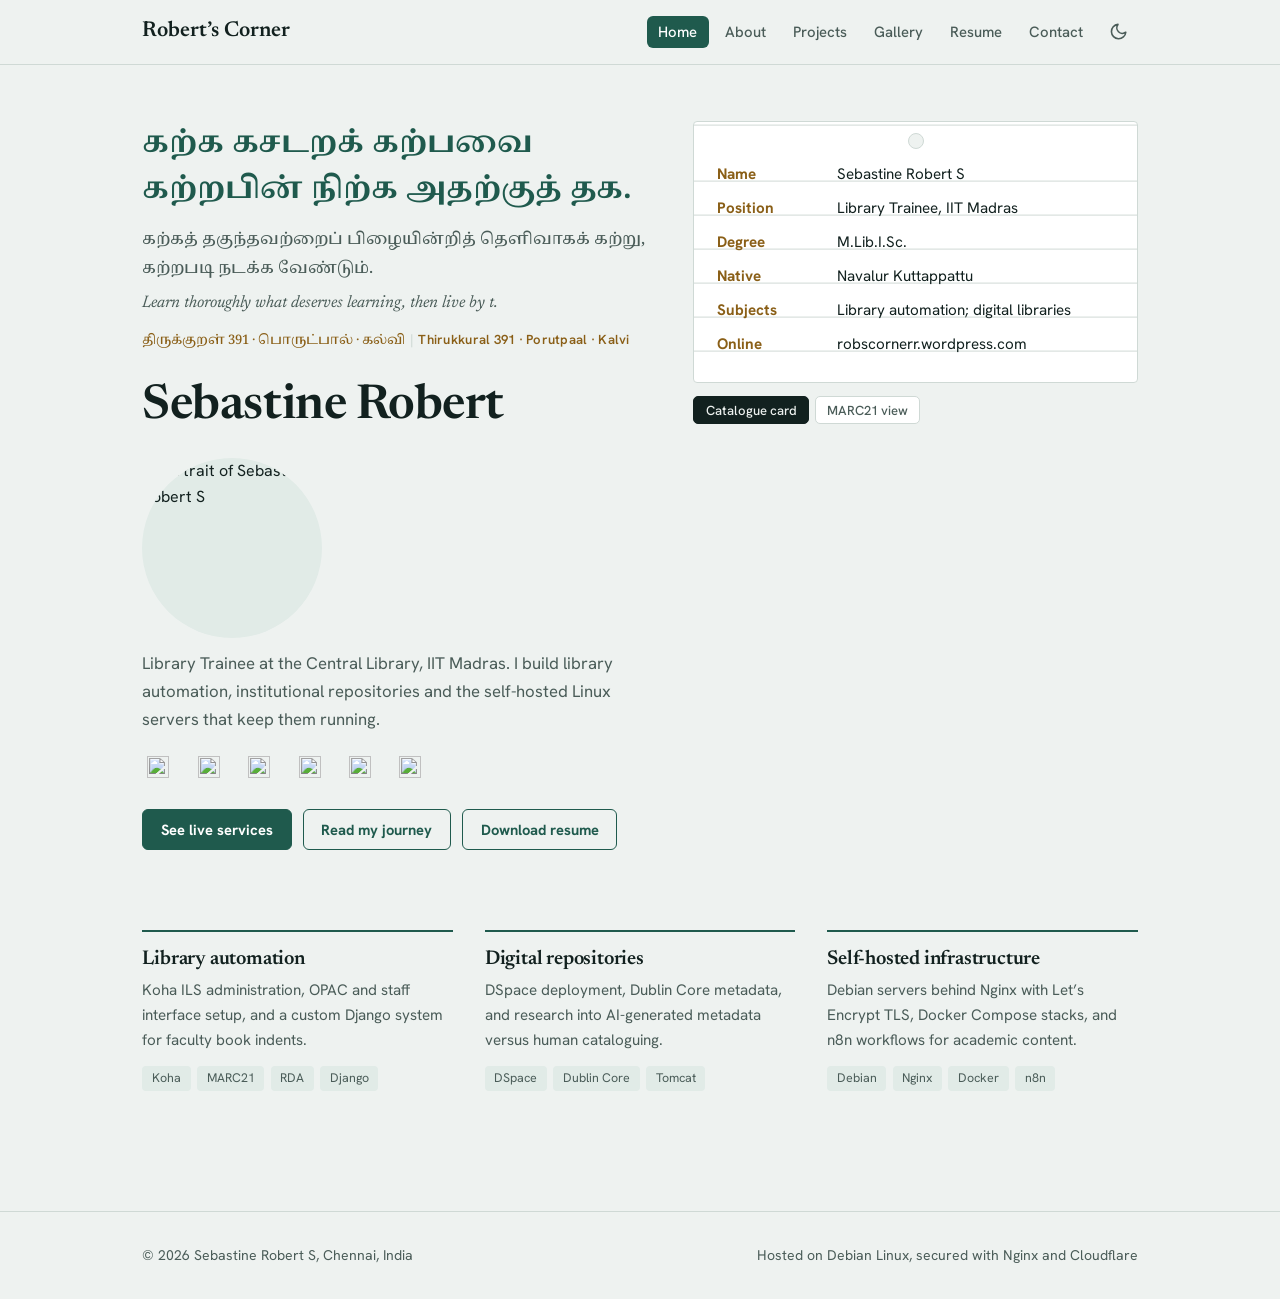
==== index.html @ b525875f "Update index.html" ====
<!DOCTYPE html>
<html lang="en">
<meta charset="UTF-8">
<meta name="viewport" content="width=device-width, initial-scale=1, viewport-fit=cover">
<title>Sebastine Robert | Robert’s Corner</title>
<meta name="description" content="Sebastine Robert — Library Trainee at Central Library, IIT Madras. Working with Koha, DSpace, Django, and self-hosted Linux infrastructure.">

<meta property="og:title" content="Sebastine Robert | Robert’s Corner">
<meta property="og:description" content="Sebastine Robert — Library Trainee at Central Library, IIT Madras. Working with Koha, DSpace, Django, and self-hosted Linux infrastructure.">
<meta property="og:type" content="website">

<script type="application/ld+json">
{
  "@context": "https://schema.org",
  "@type": "Person",
  "name": "Sebastine Robert",
  "alternateName": [
    "Sebastine Robert S",
    "Robert's Corner"
  ],
  "jobTitle": "Library Trainee",
  "worksFor": {
    "@type": "Organization",
    "name": "Central Library, IIT Madras"
  },
  "knowsAbout": [
    "Koha",
    "DSpace",
    "Django",
    "Linux Infrastructure",
    "Library Science"
  ]
}
</script>

<head>
<meta charset="UTF-8">
<meta name="viewport" content="width=device-width, initial-scale=1, viewport-fit=cover">
<title>Robert’s Corner | Sebastine Robert S</title>
<meta name="description" content="Library Trainee at Central Library, IIT Madras. Koha, DSpace, Django and self-hosted Linux infrastructure.">
<meta property="og:title" content="Robert’s Corner | Sebastine Robert S">
<meta property="og:description" content="Library Trainee at Central Library, IIT Madras. Koha, DSpace, Django and self-hosted Linux infrastructure.">
<meta property="og:type" content="website">


<link rel="preconnect" href="https://fonts.googleapis.com">
<link rel="preconnect" href="https://fonts.gstatic.com" crossorigin>
<link rel="stylesheet" href="https://fonts.googleapis.com/css2?family=Newsreader:ital,opsz,wght@0,6..72,400;0,6..72,600;1,6..72,400&family=Hanken+Grotesk:wght@400;500;700&family=Noto+Serif+Tamil:wght@500;700&display=swap">
<link rel="stylesheet" href="style.css">
<link rel="icon" href="data:image/svg+xml,%3Csvg xmlns=%27http://www.w3.org/2000/svg%27 viewBox=%270 0 100 100%27%3E%3Ctext y=%27.9em%27 font-size=%2790%27%3E%F0%9F%93%9A%3C/text%3E%3C/svg%3E">
<!-- Apply saved theme before first paint (prevents a light/dark flash) -->
<script>try{var t=localStorage.getItem("theme");if(t)document.documentElement.dataset.theme=t}catch(e){}</script>
</head>
<body>
<a class="skip" href="#main">Skip to content</a>

<!-- ===== HEADER / NAVIGATION ===== -->
<header><div class="wrap bar">
<a class="mark" href="index.html">Robert’s Corner</a>
<nav aria-label="Primary">
<a href="index.html" aria-current="page">Home</a>
<a href="about.html">About</a>
<a href="projects.html">Projects</a>
<a href="gallery.html">Gallery</a>
<a href="resume.html">Resume</a>
<a href="contact.html">Contact</a>
<!-- Theme toggle: icon only (moon = go dark, sun = go light) -->
<button class="tool icon" id="theme" type="button" aria-label="Switch colour theme" title="Switch theme">
<svg class="i-moon" viewBox="0 0 24 24" aria-hidden="true"><path d="M21 12.8A9 9 0 1 1 11.2 3a7 7 0 0 0 9.8 9.8z"/></svg>
<svg class="i-sun" viewBox="0 0 24 24" aria-hidden="true"><circle cx="12" cy="12" r="4"/><path d="M12 2v2M12 20v2M4.9 4.9l1.4 1.4M17.7 17.7l1.4 1.4M2 12h2M20 12h2M4.9 19.1l1.4-1.4M17.7 6.3l1.4-1.4"/></svg>
</button>
</nav></div></header>

<!-- ===== MAIN ===== -->
<main class="wrap" id="main">
  <!-- Hero: Kural, name, photo, intro, buttons + catalogue card -->
  <div class="hero">
    <div>
      <!-- Thirukkural 391: two lines only. Font size is set in style.css from the column width, so it never clips. -->
      <figure class="kural-fig">
        <p class="kural" lang="ta"><span>கற்க கசடறக் கற்பவை</span><span>கற்றபின் நிற்க அதற்குத் தக.</span></p>
        <figcaption class="gloss">
          <p class="ta" lang="ta">கற்கத் தகுந்தவற்றைப் பிழையின்றித் தெளிவாகக் கற்று, கற்றபடி நடக்க வேண்டும்.</p>
          <p class="en" lang="en">Learn thoroughly what deserves learning, then live by t.</p>
          <p class="cite"><span lang="ta">திருக்குறள் 391 · பொருட்பால் · கல்வி</span><span class="sep" aria-hidden="true">|</span><span lang="en">Thirukkural 391 · Porutpaal · Kalvi</span></p>
        </figcaption>
      </figure>

      <h1>Sebastine Robert</h1>
      <img class="avatar" width="180" height="180" fetchpriority="high" decoding="async" alt="Portrait of Sebastine Robert S"
        src="https://robscornerr.wordpress.com/wp-content/uploads/2024/08/img_20250330_205521__2_-removebg.png?w=360"
        srcset="https://robscornerr.wordpress.com/wp-content/uploads/2024/08/img_20250330_205521__2_-removebg.png?w=180 180w,
                https://robscornerr.wordpress.com/wp-content/uploads/2024/08/img_20250330_205521__2_-removebg.png?w=360 360w"
        sizes="180px">
      <p class="lede">Library Trainee at the Central Library, IIT Madras. I build library automation, institutional repositories and the self-hosted Linux servers that keep them running.</p>
      <div class="social-strip" aria-label="Social media links">
        <a href="https://www.instagram.com/thisis._.robert/" target="_blank" rel="noopener noreferrer" aria-label="Instagram" title="Instagram"><img src="https://cdn.simpleicons.org/instagram/E4405F" alt="" width="22" height="22"></a>
        <a href="mailto:sebastinerobert2003@gmail.com" aria-label="Email" title="Email"><img src="https://cdn.simpleicons.org/gmail/EA4335" alt="" width="22" height="22"></a>
        <a href="https://github.com/RobertsCornerOnline" target="_blank" rel="noopener noreferrer" aria-label="GitHub" title="GitHub"><img src="https://cdn.simpleicons.org/github/181717" alt="" width="22" height="22"></a>
        <a href="https://twitter.com/Thisis__robert" target="_blank" rel="noopener noreferrer" aria-label="X" title="X"><img src="https://cdn.simpleicons.org/x/111111" alt="" width="22" height="22"></a>
        <a href="https://www.facebook.com/profile.php?id=100070760336403" target="_blank" rel="noopener noreferrer" aria-label="Facebook" title="Facebook"><img src="https://cdn.simpleicons.org/facebook/0866FF" alt="" width="22" height="22"></a>
        <a href="https://www.linkedin.com/in/sebastinerobert/" target="_blank" rel="noopener noreferrer" aria-label="LinkedIn" title="LinkedIn"><img src="https://img.icons8.com/?size=100&id=xuvGCOXi8Wyg&format=png&color=000000" alt="" width="22" height="22"></a>
      </div>
      <div class="acts">
        <a class="btn" href="projects.html">See live services</a>
        <a class="btn alt" href="about.html">Read my journey</a>
        <a class="btn alt" href="resume.html">Download resume</a>
      </div>
    </div>

    <!-- Catalogue card / MARC toggle (filled by the script below) -->
    
    <div>
      <div class="rec" id="rec" aria-live="polite"></div>
      <div class="flip" role="group" aria-label="Record view">
        <button type="button" data-v="card" aria-pressed="true">Catalogue card</button>
        <button type="button" data-v="marc" aria-pressed="false">MARC21 view</button>
      </div>
    </div>
  </div>
<!-- Three focus areas -->
<div class="areas">
<div><h3>Library automation</h3><p>Koha ILS administration, OPAC and staff interface setup, and a custom Django system for faculty book indents.</p><div class="pills"><span class="pill">Koha</span><span class="pill">MARC21</span><span class="pill">RDA</span><span class="pill">Django</span></div></div>
<div><h3>Digital repositories</h3><p>DSpace deployment, Dublin Core metadata, and research into AI-generated metadata versus human cataloguing.</p><div class="pills"><span class="pill">DSpace</span><span class="pill">Dublin Core</span><span class="pill">Tomcat</span></div></div>
<div><h3>Self-hosted infrastructure</h3><p>Debian servers behind Nginx with Let’s Encrypt TLS, Docker Compose stacks, and n8n workflows for academic content.</p><div class="pills"><span class="pill">Debian</span><span class="pill">Nginx</span><span class="pill">Docker</span><span class="pill">n8n</span></div></div>
</div>
</main>

<!-- ===== FOOTER ===== -->
<footer><div class="wrap"><span>© 2026 Sebastine Robert S, Chennai, India</span><span>Hosted on Debian Linux, secured with Nginx and Cloudflare</span></div></footer>

<button class="totop" id="totop" type="button" aria-label="Back to top">↑</button>
<script src="script.js" defer></script>

<!-- ===== PAGE SCRIPT: catalogue card / MARC21 switcher ===== -->
<script>
/* The two views of the same record */
const REC = {
  card: `<dl><dt>Name</dt><dd>Sebastine Robert S</dd><dt>Position</dt><dd>Library Trainee, IIT Madras</dd><dt>Degree</dt><dd>M.Lib.I.Sc.</dd><dt>Native</dt><dd>Navalur Kuttappattu</dd><dt>Subjects</dt><dd>Library automation; digital libraries</dd><dt>Online</dt><dd>robscornerr.wordpress.com</dd></dl>`,
  marc: `<div class="marc"><b>100 1#</b> $a Sebastine Robert S.\n<b>245 10</b> $a Robert’s corner : $b library systems and digital infrastructure.\n<b>264 #1</b> $a Chennai : $b IIT Madras Central Library, $c 2025-\n<b>650 #0</b> $a Library automation.\n<b>650 #0</b> $a Digital libraries.\n<b>856 40</b> $u https://robscornerr.wordpress.com</div>`
};
/* Draw the chosen view and update the pressed state of the buttons */
function drawRec(view) {
  document.getElementById("rec").innerHTML = REC[view];
  document.querySelectorAll(".flip button").forEach(b => b.setAttribute("aria-pressed", b.dataset.v === view));
}
document.querySelector(".flip").addEventListener("click", e => {
  const b = e.target.closest("button");
  if (b) drawRec(b.dataset.v);
});
drawRec("card");
</script>
</body>
</html>
---- style.css ----
/* ==========================================================================
   Robert's Corner — shared stylesheet (linked by every page)
   Sections: 1 Tokens · 2 Base · 3 Layout · 4 Header/Nav · 5 Home
             6 Inner pages · 7 Components · 8 Footer · 9 Responsive · 10 Print
   ========================================================================== */

/* 1. DESIGN TOKENS ------------------------------------------------------- */
:root {
  /* Light palette (default) */
  --bg: #eef2f0;  --surface: #fff;  --ink: #12211f;  --soft: #4a5c58;
  --line: #cfd9d5;  --green: #1f5a4d;  --green-ink: #fff;
  --brass: #8a5f17;  --chip: #e1ebe7;  --ok: #17653a;
  /* Font stacks */
  --serif: "Newsreader", Georgia, serif;
  --sans: "Hanken Grotesk", system-ui, -apple-system, "Segoe UI", sans-serif;
  --tamil: "Noto Serif Tamil", "Latha", "Nirmala UI", serif;
}
/* Dark palette: follows the OS unless the visitor forced light */
@media (prefers-color-scheme: dark) {
  :root:not([data-theme="light"]) {
    --bg: #0f1a18;  --surface: #152422;  --ink: #e6efec;  --soft: #9db1ab;
    --line: #2a3f3b;  --green: #5fc4a9;  --green-ink: #0b1513;
    --brass: #d9a84e;  --chip: #1d332f;  --ok: #6fd49a;
  }
}
/* Dark palette: forced by the theme button (saved in localStorage) */
:root[data-theme="dark"] {
  --bg: #0f1a18;  --surface: #152422;  --ink: #e6efec;  --soft: #9db1ab;
  --line: #2a3f3b;  --green: #5fc4a9;  --green-ink: #0b1513;
  --brass: #d9a84e;  --chip: #1d332f;  --ok: #6fd49a;
}
html { color-scheme: light dark; }
:root[data-theme="light"] { color-scheme: light; }
:root[data-theme="dark"]  { color-scheme: dark; }

/* 2. BASE ---------------------------------------------------------------- */
* { box-sizing: border-box; margin: 0; padding: 0; }
html {
  scroll-padding-top: calc(env(safe-area-inset-top, 0px) + 4.5rem);
  scroll-behavior: smooth;
  -webkit-text-size-adjust: 100%; text-size-adjust: 100%;   /* stop phones inflating text in landscape */
}
body {
  background: var(--bg); color: var(--ink);
  font: 400 1rem/1.65 var(--sans);
  -webkit-font-smoothing: antialiased;
  overflow-wrap: break-word;
  overflow-x: clip;                      /* last-resort guard; does NOT break the sticky header */
  padding-bottom: env(safe-area-inset-bottom, 0px);
}
img, svg, video { max-width: 100%; height: auto; }
a { color: var(--green); }
:focus-visible { outline: 2px solid var(--brass); outline-offset: 3px; border-radius: 3px; }
h1, h2, h3 { font-family: var(--serif); font-weight: 600; line-height: 1.15; letter-spacing: -.01em; }
h1 { font-size: clamp(2rem, 4.5vw, 3rem); }

/* Skip link: visible only when focused by keyboard */
.skip { position: absolute; left: .8rem; top: -4rem; background: var(--green); color: var(--green-ink);
  padding: .5rem .9rem; border-radius: 6px; z-index: 50; text-decoration: none; }
.skip:focus { top: .8rem; }

/* 3. LAYOUT -------------------------------------------------------------- */
.wrap {
  max-width: 1040px; margin: 0 auto;
  padding-left:  max(1.4rem, env(safe-area-inset-left, 0px));    /* clear landscape notches */
  padding-right: max(1.4rem, env(safe-area-inset-right, 0px));
}
/* main also has class .wrap, so this needs the higher specificity to keep its vertical room */
main.wrap { padding-top: 3.5rem; padding-bottom: 5.5rem; min-height: 70vh; }

/* 4. HEADER + NAVIGATION ------------------------------------------------- */
/* Scoped to the page header only: the resume sheet has its own <header class="sh-head"> */
body > header { position: sticky; top: 0; background: var(--bg); border-bottom: 1px solid var(--line); z-index: 20;
  padding-top: env(safe-area-inset-top, 0px); }
.bar { display: flex; align-items: center; justify-content: space-between; gap: 1rem; padding-top: .8rem; padding-bottom: .8rem; flex-wrap: wrap; }
.mark { font: 600 1.35rem/1 var(--serif); color: var(--ink); text-decoration: none; }
nav { display: flex; gap: .3rem; align-items: center; flex-wrap: wrap; }
nav a, .tool {
  font: 500 .93rem var(--sans); color: var(--soft); text-decoration: none;
  padding: .4rem .7rem; border-radius: 6px; background: none; border: 0; cursor: pointer;
}
nav a:hover, .tool:hover { color: var(--ink); }
nav a[aria-current="page"] { color: var(--green-ink); background: var(--green); }  /* current page */

/* Theme toggle: icon-only button. Moon in light mode, sun in dark mode. */
.tool.icon { display: inline-grid; place-items: center; width: 2.4rem; height: 2.4rem; padding: 0; border-radius: 50%; }
.tool.icon svg { width: 1.2rem; height: 1.2rem; fill: none; stroke: currentColor; stroke-width: 2; stroke-linecap: round; stroke-linejoin: round; }
.tool.icon .i-sun { display: none; }
:root[data-theme="dark"] .tool.icon .i-sun { display: block; }
:root[data-theme="dark"] .tool.icon .i-moon { display: none; }
@media (prefers-color-scheme: dark) {
  :root:not([data-theme="light"]) .tool.icon .i-sun { display: block; }
  :root:not([data-theme="light"]) .tool.icon .i-moon { display: none; }
}

/* 5. HOME PAGE ----------------------------------------------------------- */
/* minmax(0, …) lets columns shrink below their content, so nothing can push the page wider than the screen */
.hero { display: grid; grid-template-columns: minmax(0, 1.15fr) minmax(0, 1fr); gap: 2.5rem; align-items: start; }

/* Thirukkural: exactly two lines, bold Noto Serif Tamil.
   The figure is a size container. The font size is derived from ITS width, so the
   longer line (measured: 16.6 em at weight 700) always fits with a small safety margin
   and can never be clipped at the right edge, at any screen width. */
.kural-fig { container-type: inline-size; }
.kural {
  font-family: var(--tamil); font-weight: 700; line-height: 1.55; color: var(--green);
  font-size: clamp(1rem, 5vw, 2.15rem);                       /* fallback for browsers without container units */
}
@supports (width: 1cqw) {
  .kural { font-size: min(2.15rem, calc(100cqw / 17.4)); }    /* 17.4 = 16.6 em longest line + ~5% margin */
}
.kural span { display: block; white-space: nowrap; opacity: 0; transform: translateY(6px); animation: rise .7s ease forwards; }
.kural span:nth-child(2) { animation-delay: .25s; }
@keyframes rise { to { opacity: 1; transform: none; } }

/* Bilingual gloss + citation (colours come from the theme variables, so light and dark both work) */
.gloss { margin: .9rem 0 1.8rem; max-width: 34rem; color: var(--soft); }
.gloss .ta { font-family: var(--tamil); font-weight: 500; font-size: 1rem; line-height: 1.8; }
.gloss .en { font-family: var(--serif); font-style: italic; font-size: 1.05rem; line-height: 1.5; margin-top: .45rem; }
.gloss .cite { margin-top: .8rem; font: 600 .82rem/1.6 var(--sans); letter-spacing: .02em; color: var(--brass); }
.gloss .cite [lang="ta"] { font-family: var(--tamil); font-weight: 500; letter-spacing: 0; }
.gloss .cite .sep { margin: 0 .35em; color: var(--line); }

.avatar { display: block; width: 180px; height: 180px; object-fit: cover; border-radius: 50%; background: var(--chip); margin-top: 1.4rem; }
.lede { color: var(--soft); max-width: 34rem; margin-top: .8rem; font-size: 1.05rem; }
.social-strip { display: flex; align-items: center; flex-wrap: wrap; gap: 1.15rem; margin-top: 1.1rem; }
.social-strip a { display: inline-flex; align-items: center; justify-content: center; width: 2rem; height: 2rem; border-radius: 50%; transition: transform .18s ease, opacity .18s ease; }
.social-strip a:hover { transform: translateY(-2px); opacity: .75; }
.social-strip img { display: block; width: 22px; height: 22px; object-fit: contain; }
:root[data-theme="dark"] .social-strip a[aria-label="GitHub"] img,
:root[data-theme="dark"] .social-strip a[aria-label="X"] img { filter: invert(1); }
@media (prefers-color-scheme: dark) {
  :root:not([data-theme="light"]) .social-strip a[aria-label="GitHub"] img,
  :root:not([data-theme="light"]) .social-strip a[aria-label="X"] img { filter: invert(1); }
}
.acts { display: flex; gap: .7rem; flex-wrap: wrap; margin-top: 1.6rem; }

/* Catalogue card / MARC record (ruled-paper look) */
.rec {
  background: var(--surface); border: 1px solid var(--line); border-radius: 4px;
  padding: 2.2rem 1.4rem 1.3rem; position: relative;
  background-image: repeating-linear-gradient(transparent 0 33px, var(--line) 33px 34px);
  background-position: 0 1.6rem;
}
.rec::before { /* the punched hole at the top of the card */
  content: ""; position: absolute; top: .7rem; left: 50%; width: 14px; height: 14px; margin-left: -7px;
  border-radius: 50%; background: var(--bg); border: 1px solid var(--line);
}
.rec dl { display: grid; grid-template-columns: 7.5rem minmax(0, 1fr); font-size: .95rem; }
.rec dt { color: var(--brass); font-weight: 700; line-height: 34px; }
.rec dd { line-height: 34px; overflow-wrap: anywhere; }   /* long values such as the blog URL used to push the card off-screen */
.marc { font: .82rem/34px ui-monospace, Menlo, Consolas, monospace; white-space: pre-wrap; overflow-wrap: anywhere; }
.marc b { color: var(--brass); }
.flip { margin-top: .8rem; display: flex; flex-wrap: wrap; gap: .4rem; }
.flip button { font: 500 .82rem var(--sans); padding: .3rem .7rem; border-radius: 5px; border: 1px solid var(--line); background: var(--surface); color: var(--soft); cursor: pointer; }
.flip button[aria-pressed="true"] { background: var(--ink); color: var(--bg); border-color: var(--ink); }

/* Three focus areas */
.areas { display: grid; grid-template-columns: repeat(3, minmax(0, 1fr)); gap: 2rem; margin-top: 5rem; }
.areas > div { border-top: 2px solid var(--green); padding-top: 1rem; }
.areas h3 { font-size: 1.25rem; margin-bottom: .4rem; }
.areas p { color: var(--soft); font-size: .95rem; }

/* 6. INNER PAGES (projects, about) --------------------------------------- */
h2.pg  { font-size: clamp(1.8rem, 4vw, 2.5rem); }
h2.sec { font-size: 1.7rem; margin-top: 4.5rem; }
.sub { color: var(--soft); max-width: 38rem; margin: .6rem 0 1.6rem; }

/* Filter chips (projects) and tabs (about, gallery) */
.chips { display: flex; flex-wrap: wrap; gap: .5rem; margin-bottom: 1rem; }
.tabs  { display: flex; gap: .5rem; margin: 1.4rem 0 1.8rem; flex-wrap: wrap; }
.chips button, .tabs button { font: 500 .9rem var(--sans); padding: .4rem .9rem; border-radius: 999px; border: 1px solid var(--line); background: var(--surface); color: var(--soft); cursor: pointer; }
.chips button[aria-pressed="true"], .tabs button[aria-selected="true"] { background: var(--green); color: var(--green-ink); border-color: var(--green); }

/* Project rows */
.row { display: grid; grid-template-columns: minmax(0, 1fr) auto; gap: 1.2rem; padding: 1.4rem 0; border-top: 1px solid var(--line); }
.row:last-child { border-bottom: 1px solid var(--line); }
.row h3 { font-size: 1.3rem; }
.row p { color: var(--soft); max-width: 40rem; margin-top: .3rem; font-size: .97rem; }
.row .go { display: flex; flex-direction: column; gap: .5rem; align-items: flex-end; min-width: 9.5rem; }
.live { font-size: .8rem; font-weight: 700; color: var(--ok); }
.live::before { content: ""; display: inline-block; width: 8px; height: 8px; border-radius: 50%; background: var(--ok); margin-right: .4rem; }

/* About: timeline + skills grid */
.tl { list-style: none; border-left: 2px solid var(--line); margin-left: .4rem; }
.tl li { position: relative; padding: 0 0 1.8rem 1.6rem; }
.tl li::before { content: ""; position: absolute; left: -7px; top: .55rem; width: 12px; height: 12px; border-radius: 50%; background: var(--green); border: 2px solid var(--bg); }
.tl time { font-size: .85rem; font-weight: 700; color: var(--brass); }
.tl h3 { font-size: 1.2rem; }
.tl p { color: var(--soft); max-width: 40rem; font-size: .96rem; margin-top: .2rem; }
.skills { display: grid; grid-template-columns: repeat(2, minmax(0, 1fr)); gap: 1.6rem 2.4rem; }
.skills h3 { font-size: 1.1rem; }
.skills p { color: var(--soft); font-size: .95rem; }

/* Contact list */
.contact { display: grid; gap: .2rem; margin-top: 1.2rem; max-width: 30rem; }
.contact a { display: flex; justify-content: space-between; gap: 1rem; padding: .9rem 0; border-top: 1px solid var(--line); text-decoration: none; font-weight: 500; }
.contact a span { color: var(--soft); font-weight: 400; overflow-wrap: anywhere; text-align: right; min-width: 0; }

/* 6b. GALLERY ------------------------------------------------------------ */
.gallery { display: grid; grid-template-columns: repeat(auto-fill, minmax(220px, 1fr)); gap: 1.4rem; margin-top: 1.6rem; }
.shot button { display: block; width: 100%; padding: 0; border: 1px solid var(--line); border-radius: 6px; overflow: hidden; background: var(--chip); cursor: zoom-in; }
.shot img { display: block; width: 100%; aspect-ratio: 4 / 3; object-fit: cover; color: var(--soft); font-size: .85rem; }
.shot figcaption { margin-top: .5rem; color: var(--soft); font-size: .9rem; }
/* The lightbox sits on a fixed dark backdrop in both themes, so its white controls are intentional */
.lightbox { border: 0; background: transparent; max-width: 100vw; max-height: 100vh; width: 100%; height: 100%; color: #fff; }
.lightbox::backdrop { background: rgba(8, 14, 13, .92); }
.lightbox[open] { display: grid; grid-template-columns: auto minmax(0, 1fr) auto; align-items: center; gap: .6rem; padding: 1rem; }
.lightbox figure { display: grid; justify-items: center; gap: .8rem; min-width: 0; }
.lightbox img { max-width: 100%; max-height: 78vh; max-height: 78dvh; object-fit: contain; border-radius: 4px; }
.lightbox figcaption { max-width: 40rem; text-align: center; font-size: .95rem; overflow-wrap: anywhere; }
.lb-n, .lb-x { width: 2.8rem; height: 2.8rem; border-radius: 50%; border: 1px solid rgba(255,255,255,.4); background: rgba(255,255,255,.1); color: #fff; font-size: 1.6rem; line-height: 1; cursor: pointer; }
.lb-x { position: absolute; top: calc(1rem + env(safe-area-inset-top, 0px)); right: 1rem; }

/* 6c. CONTACT -------------------------------------------------------------- */
.split { display: grid; grid-template-columns: minmax(0, 1.1fr) minmax(0, 1fr); gap: 3.5rem; align-items: start; }
.split h3 { font-size: 1.3rem; margin-bottom: .8rem; }
.form { display: grid; gap: 1rem; }
.form label { display: grid; gap: .35rem; font-weight: 500; font-size: .93rem; }
.form input, .form textarea { font: 400 1rem var(--sans); color: var(--ink); background: var(--surface); border: 1px solid var(--line); border-radius: 6px; padding: .6rem .75rem; width: 100%; }
.form .btn { justify-self: start; }
.hint { color: var(--soft); font-size: .88rem; }

/* 6d. RESUME --------------------------------------------------------------- */
.sheet { background: var(--surface); border: 1px solid var(--line); border-radius: 4px; padding: 2.4rem 2.6rem; max-width: 820px; margin-top: 2rem; }
.sh-head h1 { font-size: 2rem; }
.sh-head .role { color: var(--green); font-weight: 700; margin-top: .2rem; }
.sh-head .line { color: var(--soft); font-size: .9rem; overflow-wrap: anywhere; }
.sheet section { margin-top: 1.8rem; }
.sheet h2 { font-size: 1.15rem; color: var(--green); border-bottom: 1px solid var(--line); padding-bottom: .3rem; margin-bottom: .8rem; }
.rl { list-style: none; display: grid; gap: .8rem; }
.rl li { display: grid; grid-template-columns: 9rem minmax(0, 1fr); gap: 1rem; }
.rl time { color: var(--brass); font-size: .85rem; font-weight: 700; padding-top: .15rem; }
.rl h3 { font-size: 1.02rem; }
.rl p { color: var(--soft); font-size: .93rem; }

/* 7. SHARED COMPONENTS --------------------------------------------------- */
.btn { display: inline-block; font: 700 .92rem var(--sans); padding: .65rem 1.1rem; border-radius: 6px; border: 1.5px solid var(--green); text-decoration: none; background: var(--green); color: var(--green-ink); cursor: pointer; }
.btn.alt { background: none; color: var(--green); }
.btn.sm { padding: .4rem .8rem; font-size: .84rem; }
.pills { display: flex; flex-wrap: wrap; gap: .4rem; margin-top: .8rem; }
.pill { background: var(--chip); color: var(--soft); font-size: .78rem; padding: .15rem .6rem; border-radius: 4px; }

/* Back-to-top button (shown by script.js after scrolling) */
.totop { position: fixed; right: max(1rem, env(safe-area-inset-right, 0px)); bottom: calc(1rem + env(safe-area-inset-bottom, 0px)); width: 2.6rem; height: 2.6rem;
  border-radius: 50%; border: 1px solid var(--line); background: var(--surface); color: var(--ink); cursor: pointer; display: none; place-items: center; font-size: 1.1rem; }
.totop.show { display: grid; }

/* 8. FOOTER -------------------------------------------------------------- */
footer { border-top: 1px solid var(--line); margin-top: 2rem; padding: 2rem 0; color: var(--soft); font-size: .88rem; }
footer .wrap { display: flex; justify-content: space-between; gap: 1rem; flex-wrap: wrap; }

/* 9. RESPONSIVE + MOTION ------------------------------------------------- */
/* Tablets and below: hero stacks (the Kural keeps fitting because it sizes itself to its column) */
@media (max-width: 900px) {
  .hero { grid-template-columns: minmax(0, 1fr); gap: 2rem; }
}

/* Phones and small tablets (360px to 768px) */
@media (max-width: 768px) {
  html { scroll-padding-top: 1rem; }
  main.wrap { padding-top: 2rem; padding-bottom: 3.5rem; }

  /* Header: brand on top with the theme button pinned at its right,
     the six links in a tidy 3 x 2 grid below. No more ragged wrapping.
     The header scrolls away on phones instead of eating two rows of the screen. */
  body > header { position: static; }
  .bar { position: relative; display: block; padding-top: .6rem; padding-bottom: .7rem; }
  .mark { display: flex; align-items: center; min-height: 2.4rem; font-size: 1.25rem; padding-right: 3rem; }
  nav { display: grid; grid-template-columns: repeat(3, minmax(0, 1fr)); gap: .3rem; margin-top: .4rem; }
  nav a { display: grid; place-items: center; min-height: 2.5rem; padding: .3rem .4rem; text-align: center; }
  .bar .tool.icon { position: absolute; top: .6rem; right: max(1.4rem, env(safe-area-inset-right, 0px)); }

  /* Home */
  .avatar { margin-top: 1.1rem; }
  .gloss { margin-bottom: 1.4rem; }
  .gloss .cite span { display: block; }          /* Tamil part on one line, English part on the next */
  .gloss .cite .sep { display: none; }
  .rec { padding-left: 1rem; padding-right: 1rem; }
  .rec dl { grid-template-columns: 6rem minmax(0, 1fr); }
  .areas { grid-template-columns: minmax(0, 1fr); gap: 1.6rem; margin-top: 3rem; }

  /* Inner pages */
  h2.sec { margin-top: 3rem; }
  .skills { grid-template-columns: minmax(0, 1fr); }
  .row { grid-template-columns: minmax(0, 1fr); }
  .row .go { align-items: flex-start; flex-direction: row; flex-wrap: wrap; min-width: 0; }
  .split { grid-template-columns: minmax(0, 1fr); gap: 2.5rem; }
  .form .btn { justify-self: stretch; width: 100%; text-align: center; }
  .rl li { grid-template-columns: minmax(0, 1fr); gap: .1rem; }
  .sheet { padding: 1.6rem 1.1rem; }
  .sh-head h1 { font-size: 1.7rem; }

  /* Gallery: two columns, and lightbox arrows float over the picture instead of vanishing */
  .gallery { grid-template-columns: repeat(2, minmax(0, 1fr)); gap: 1rem; }
  .lightbox[open] { grid-template-columns: minmax(0, 1fr); padding: 1rem .6rem; }
  .lb-n { position: absolute; top: 50%; margin-top: -1.4rem; background: rgba(0,0,0,.45); }
  .lb-n.prev { left: .4rem; }
  .lb-n.next { right: .4rem; }
}

/* Small phones: keep tap targets comfortable */
@media (pointer: coarse) {
  .chips button, .tabs button, .flip button, .btn.sm { min-height: 2.5rem; }
}

@media (prefers-reduced-motion: reduce) {
  html { scroll-behavior: auto; }
  .kural span { animation: none; opacity: 1; transform: none; }
}

/* 10. PRINT -------------------------------------------------------------- */
@media print {
  /* body > header only: the resume's own name/contact block (header.sh-head) must still print */
  body > header, footer, .flip, .tabs, .chips, .totop, .skip, .nopr, .sub { display: none; }
  body { background: #fff; color: #000; }
  main.wrap { padding: 0; min-height: 0; }
  .sheet { border: 0; padding: 0; max-width: none; }
}
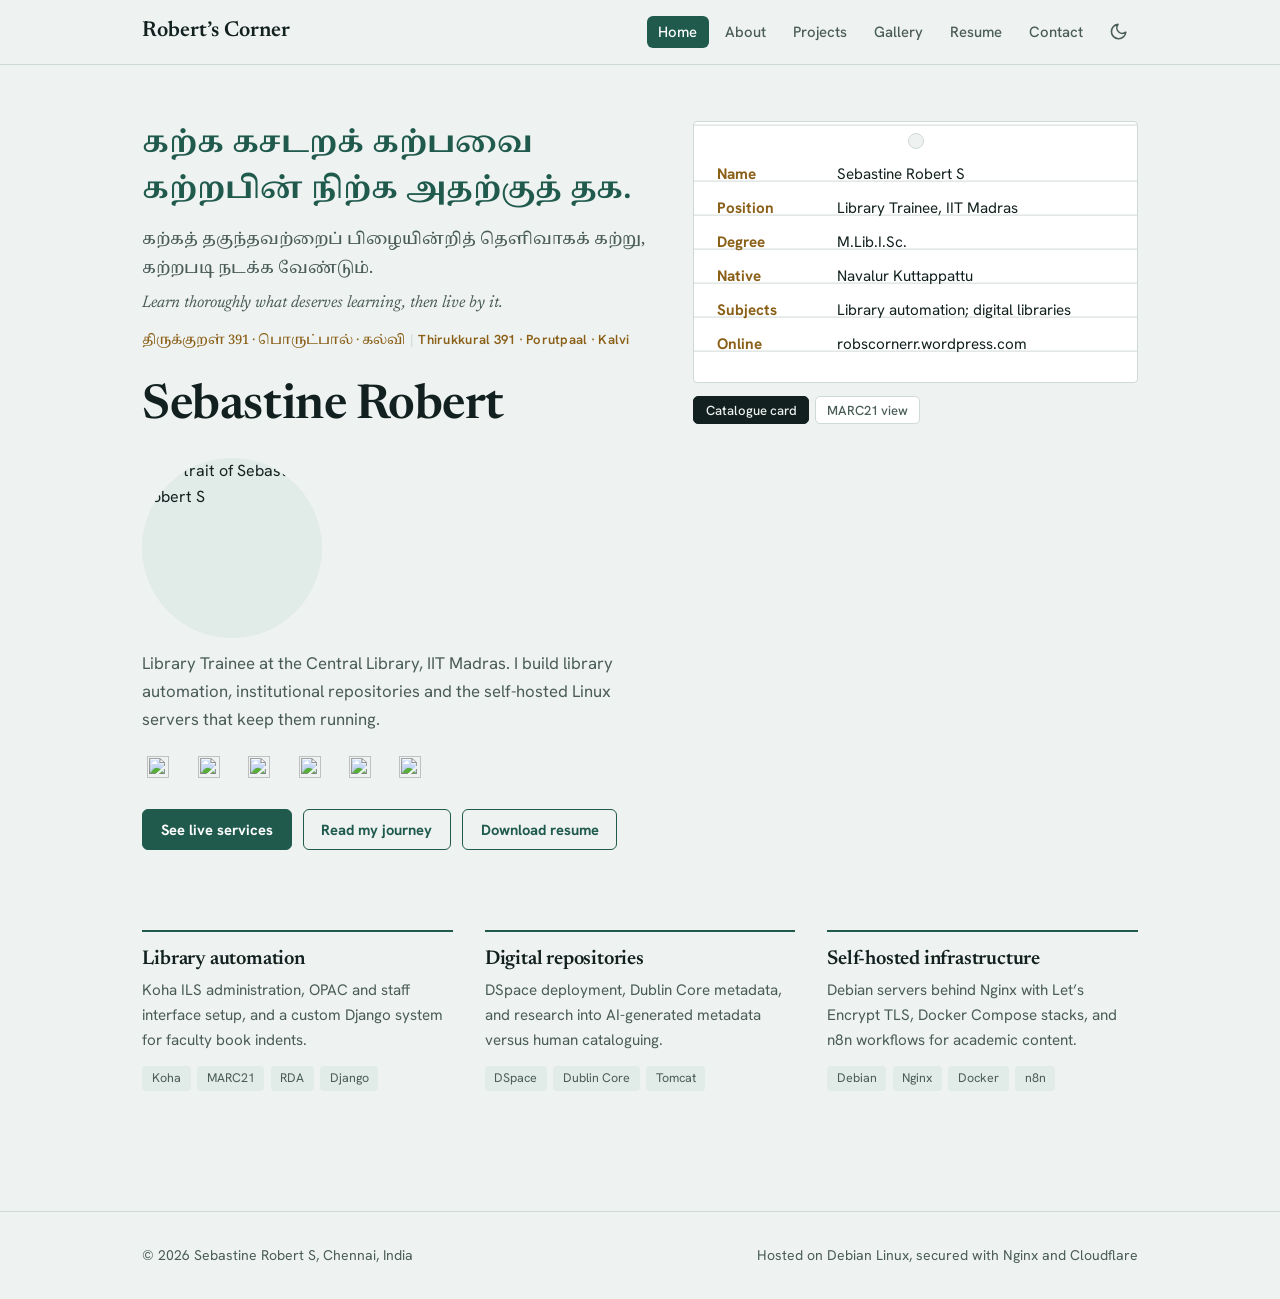
==== commit c545d929: "Update index.html" ====
--- a/index.html
+++ b/index.html
@@ -81,7 +81,7 @@
         <p class="kural" lang="ta"><span>கற்க கசடறக் கற்பவை</span><span>கற்றபின் நிற்க அதற்குத் தக.</span></p>
         <figcaption class="gloss">
           <p class="ta" lang="ta">கற்கத் தகுந்தவற்றைப் பிழையின்றித் தெளிவாகக் கற்று, கற்றபடி நடக்க வேண்டும்.</p>
-          <p class="en" lang="en">Learn thoroughly what deserves learning, then live by t.</p>
+          <p class="en" lang="en">Learn thoroughly what deserves learning, then live by it.</p>
           <p class="cite"><span lang="ta">திருக்குறள் 391 · பொருட்பால் · கல்வி</span><span class="sep" aria-hidden="true">|</span><span lang="en">Thirukkural 391 · Porutpaal · Kalvi</span></p>
         </figcaption>
       </figure>
@@ -99,7 +99,7 @@
         <a href="https://github.com/RobertsCornerOnline" target="_blank" rel="noopener noreferrer" aria-label="GitHub" title="GitHub"><img src="https://cdn.simpleicons.org/github/181717" alt="" width="22" height="22"></a>
         <a href="https://twitter.com/Thisis__robert" target="_blank" rel="noopener noreferrer" aria-label="X" title="X"><img src="https://cdn.simpleicons.org/x/111111" alt="" width="22" height="22"></a>
         <a href="https://www.facebook.com/profile.php?id=100070760336403" target="_blank" rel="noopener noreferrer" aria-label="Facebook" title="Facebook"><img src="https://cdn.simpleicons.org/facebook/0866FF" alt="" width="22" height="22"></a>
-        <a href="https://www.linkedin.com/in/sebastinerobert/" target="_blank" rel="noopener noreferrer" aria-label="LinkedIn" title="LinkedIn"><img src="https://img.icons8.com/?size=100&id=xuvGCOXi8Wyg&format=png&color=000000" alt="" width="22" height="22"></a>
+        <a href="https://www.linkedin.com/in/sebastinerobert/" target="_blank" rel="noopener noreferrer" aria-label="LinkedIn" title="LinkedIn"><img src="https://img.icons8.com/?size=100&id=64154&format=png&color=000000" alt="" width="22" height="22"></a>
       </div>
       <div class="acts">
         <a class="btn" href="projects.html">See live services</a>
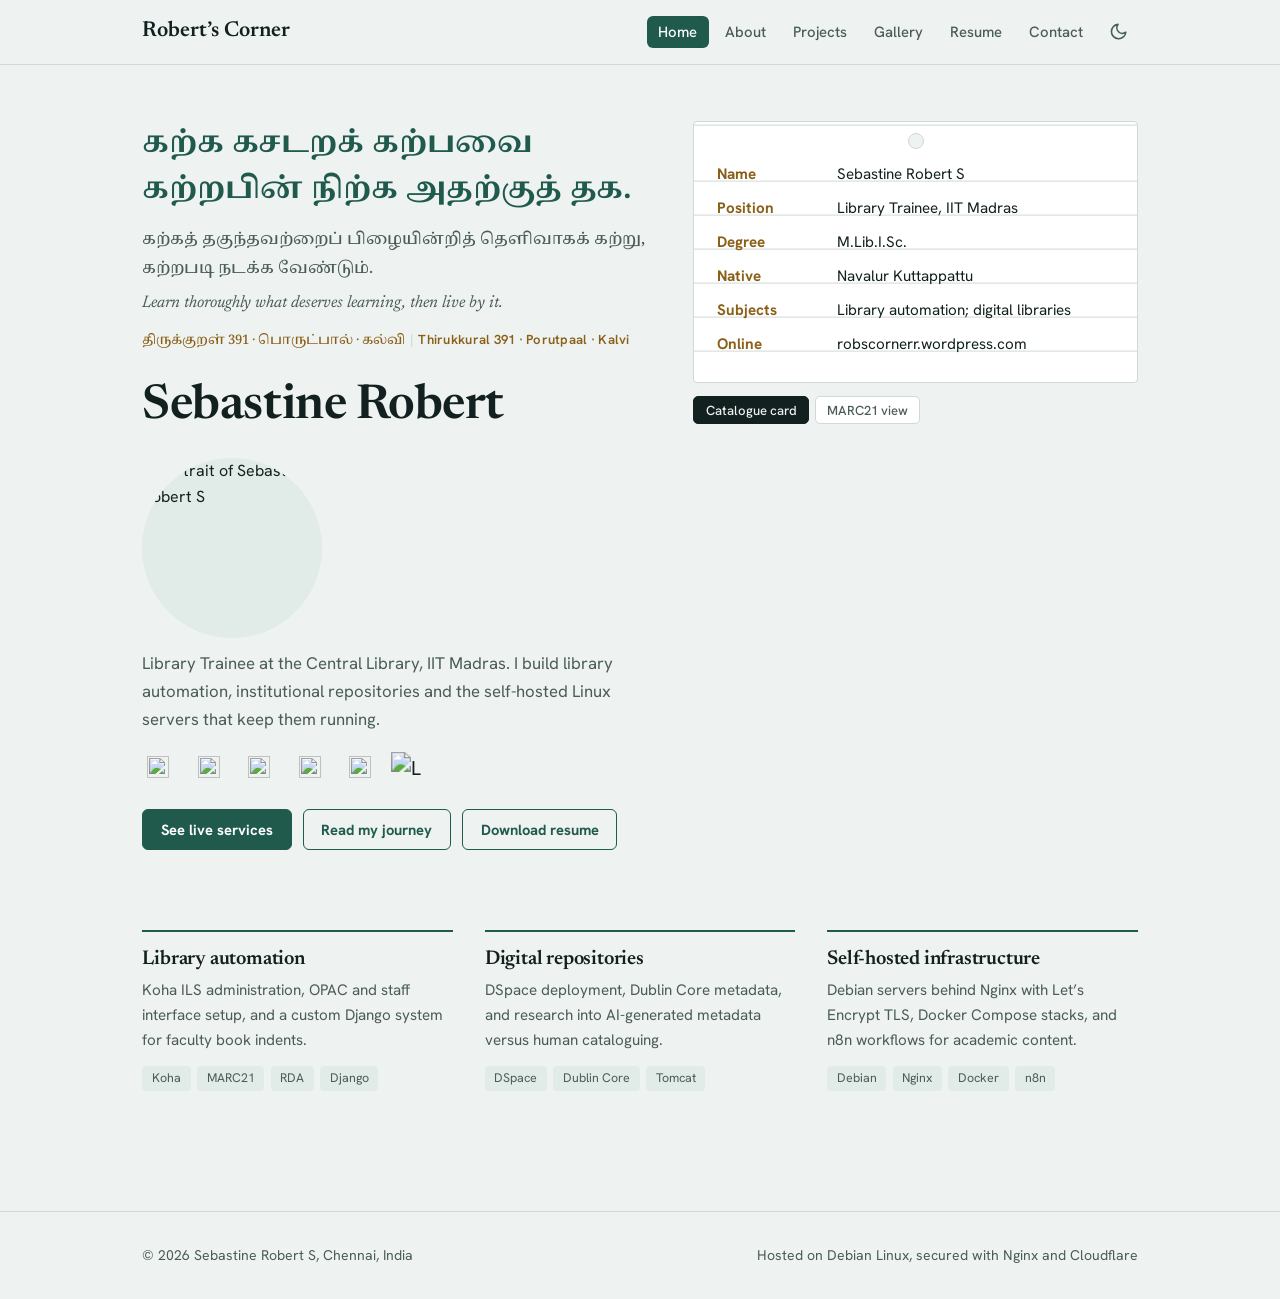
==== commit 84618636: "Update index.html" ====
--- a/index.html
+++ b/index.html
@@ -99,7 +99,7 @@
         <a href="https://github.com/RobertsCornerOnline" target="_blank" rel="noopener noreferrer" aria-label="GitHub" title="GitHub"><img src="https://cdn.simpleicons.org/github/181717" alt="" width="22" height="22"></a>
         <a href="https://twitter.com/Thisis__robert" target="_blank" rel="noopener noreferrer" aria-label="X" title="X"><img src="https://cdn.simpleicons.org/x/111111" alt="" width="22" height="22"></a>
         <a href="https://www.facebook.com/profile.php?id=100070760336403" target="_blank" rel="noopener noreferrer" aria-label="Facebook" title="Facebook"><img src="https://cdn.simpleicons.org/facebook/0866FF" alt="" width="22" height="22"></a>
-        <a href="https://www.linkedin.com/in/sebastinerobert/" target="_blank" rel="noopener noreferrer" aria-label="LinkedIn" title="LinkedIn"><img src="https://img.icons8.com/?size=100&id=64154&format=png&color=000000" alt="" width="22" height="22"></a>
+       <img src="https://img.icons8.com/?size=100&id=xuvGCOXi8Wyg&format=png&color=000000" alt="LinkedIn" style="width: 24px; height: 24px; transform: scale(1.25);">
       </div>
       <div class="acts">
         <a class="btn" href="projects.html">See live services</a>
